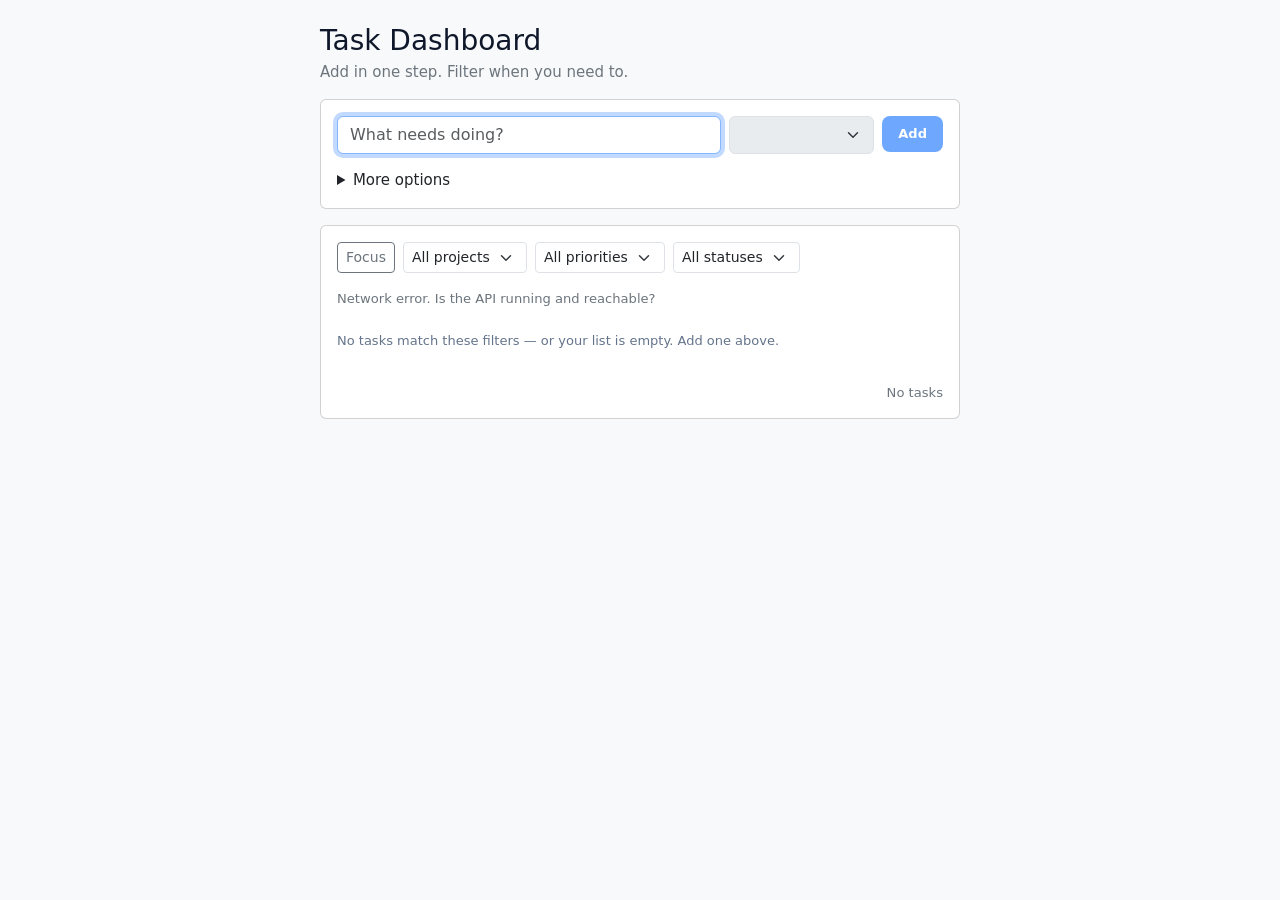
==== mis321group/frontend/index.html @ 64f2d478 "initial design" ====
<!doctype html>
<html lang="en">
<head>
  <meta charset="UTF-8" />
  <meta name="viewport" content="width=device-width, initial-scale=1.0" />
  <title>Task Dashboard</title>
  <link rel="stylesheet" href="https://cdn.jsdelivr.net/npm/bootstrap@5.3.0/dist/css/bootstrap.min.css" />
  <link rel="stylesheet" href="./styles.css" />
</head>
<body class="bg-light">
  <div id="app"></div>
  <script src="https://cdn.jsdelivr.net/npm/bootstrap@5.3.0/dist/js/bootstrap.bundle.min.js"></script>
  <script src="./config.js"></script>
  <script src="./app.js"></script>
</body>
</html>
---- mis321group/frontend/styles.css ----
/* Lightweight layout: spacing scale + clear type */
:root {
  --font-sans: system-ui, -apple-system, "Segoe UI", Roboto, sans-serif;
  --text-xs: 0.75rem;
  --text-sm: 0.8125rem;
  --text-base: 0.9375rem;
  --text-lg: 1.125rem;
  --space-1: 0.25rem;
  --space-2: 0.5rem;
  --space-3: 0.75rem;
  --space-4: 1rem;
  --space-5: 1.25rem;
  --space-6: 1.5rem;
  --radius: 10px;
  --radius-sm: 8px;
  --border: #e2e8f0;
  --muted: #64748b;
  --fg: #0f172a;
  --bg: #f1f5f9;
  --surface: #fff;
  --accent: #2563eb;
  --accent-muted: #dbeafe;
}

*,
*::before,
*::after {
  box-sizing: border-box;
}

body {
  margin: 0;
  font-family: var(--font-sans);
  font-size: var(--text-base);
  line-height: 1.45;
  background: var(--bg);
  color: var(--fg);
}

.container {
  max-width: 42rem;
  margin: 0 auto;
  padding: var(--space-6) var(--space-4) var(--space-6);
}

.page-head {
  margin-bottom: var(--space-5);
}

.page-head h1 {
  margin: 0;
  font-size: var(--text-lg);
  font-weight: 700;
  letter-spacing: -0.02em;
}

.lede {
  margin: var(--space-2) 0 0;
  font-size: var(--text-sm);
  color: var(--muted);
}

.visually-hidden {
  position: absolute;
  width: 1px;
  height: 1px;
  padding: 0;
  margin: -1px;
  overflow: hidden;
  clip: rect(0, 0, 0, 0);
  white-space: nowrap;
  border: 0;
}

/* Quick add */
.quick-add {
  background: var(--surface);
  border: 1px solid var(--border);
  border-radius: var(--radius);
  padding: var(--space-3) var(--space-4);
  margin-bottom: var(--space-4);
}

.quick-add-row {
  display: flex;
  flex-wrap: wrap;
  gap: var(--space-2);
  align-items: stretch;
}

.quick-add-row input[type="text"] {
  flex: 1 1 12rem;
  min-width: 0;
}

.quick-add-row select {
  flex: 0 1 9rem;
  min-width: 7rem;
}

.quick-add-row .btn-primary {
  flex: 0 0 auto;
}

.quick-more {
  margin-top: var(--space-3);
  font-size: var(--text-sm);
  color: var(--muted);
}

.quick-more summary {
  cursor: pointer;
  user-select: none;
  padding: var(--space-1) 0;
}

.quick-more-grid {
  display: grid;
  grid-template-columns: repeat(auto-fill, minmax(7.5rem, 1fr));
  gap: var(--space-3);
  margin-top: var(--space-3);
  padding-top: var(--space-3);
  border-top: 1px solid var(--border);
}

.field-span {
  grid-column: 1 / -1;
}

.field-compact {
  display: flex;
  flex-direction: column;
  gap: var(--space-1);
  font-size: var(--text-xs);
  color: var(--muted);
  font-weight: 500;
}

input,
select,
textarea {
  font: inherit;
  color: var(--fg);
  border: 1px solid var(--border);
  border-radius: var(--radius-sm);
  background: var(--surface);
  padding: var(--space-2) var(--space-3);
}

input:focus,
select:focus,
textarea:focus {
  outline: 2px solid var(--accent-muted);
  outline-offset: 1px;
}

/* Main panel */
.panel {
  background: var(--surface);
  border: 1px solid var(--border);
  border-radius: var(--radius);
  padding: var(--space-4);
}

.toolbar {
  display: flex;
  flex-wrap: wrap;
  align-items: center;
  gap: var(--space-3);
  margin-bottom: var(--space-4);
}

.pill {
  font-size: var(--text-sm);
  font-weight: 600;
  padding: var(--space-2) var(--space-3);
  border-radius: 999px;
  border: 1px solid var(--border);
  background: var(--bg);
  color: var(--fg);
  cursor: pointer;
}

.pill[aria-pressed="true"] {
  background: var(--accent-muted);
  border-color: #93c5fd;
  color: #1e40af;
}

.filters-inline {
  display: flex;
  flex-wrap: wrap;
  gap: var(--space-2);
  flex: 1;
  justify-content: flex-end;
}

.filters-inline select {
  font-size: var(--text-sm);
  padding: var(--space-2) var(--space-2);
  max-width: 10rem;
}

.next-strip {
  margin-bottom: var(--space-3);
  padding: var(--space-3) var(--space-4);
  background: var(--accent-muted);
  border-radius: var(--radius-sm);
  border: 1px solid #bfdbfe;
  font-size: var(--text-sm);
}

.next-strip[hidden] {
  display: none !important;
}

.next-strip .next-label {
  font-size: var(--text-xs);
  font-weight: 600;
  text-transform: uppercase;
  letter-spacing: 0.04em;
  color: #1e40af;
  margin-bottom: var(--space-1);
}

.next-strip .next-title {
  font-weight: 600;
  margin-bottom: var(--space-2);
}

.toast {
  min-height: 1.25rem;
  margin-bottom: var(--space-3);
  font-size: var(--text-sm);
  color: var(--muted);
  transition: opacity 0.2s ease, color 0.15s ease;
}

.toast.is-busy {
  opacity: 0.85;
}

.toast.toast-error {
  color: #b91c1c;
  font-weight: 600;
}

.toast.toast-success {
  color: #15803d;
}

.panel.is-loading {
  pointer-events: none;
  opacity: 0.72;
}

.quick-add.is-locked {
  pointer-events: none;
  opacity: 0.72;
}

/* Initial load: block interaction until data is ready */
body.app-loading .quick-add,
body.app-loading #mainPanel {
  pointer-events: none;
  opacity: 0.72;
}

body.app-loading #focusModeBtn {
  pointer-events: none;
  opacity: 0.65;
}

.task-list {
  display: flex;
  flex-direction: column;
  gap: var(--space-2);
}

@media (prefers-reduced-motion: reduce) {
  .toast,
  .task-item {
    transition: none !important;
  }
}

.task-list.is-refreshing .task-item {
  opacity: 0.88;
  transform: translateY(2px);
}

.task-item {
  border: 1px solid var(--border);
  border-radius: var(--radius-sm);
  padding: var(--space-3) var(--space-4);
  background: var(--surface);
  transition: opacity 0.18s ease, transform 0.18s ease;
}

.task-title {
  font-size: var(--text-base);
  font-weight: 600;
  margin: 0;
}

.task-meta {
  margin-top: var(--space-2);
  display: flex;
  flex-wrap: wrap;
  gap: var(--space-2);
}

.chip {
  font-size: var(--text-xs);
  padding: var(--space-1) var(--space-2);
  border-radius: 999px;
  background: #f1f5f9;
  color: #475569;
}

.priority-high {
  background: #fee2e2;
  color: #991b1b;
}

.priority-medium {
  background: #fef9c3;
  color: #854d0e;
}

.priority-low {
  background: #e5e7eb;
  color: #374151;
}

.task-actions {
  margin-top: var(--space-3);
}

.btn-calendar {
  font-size: var(--text-xs);
  font-weight: 600;
  padding: var(--space-1) var(--space-2);
  border-radius: var(--radius-sm);
  border: 0;
  background: #0f766e;
  color: #fff;
  cursor: pointer;
}

.btn-primary {
  font-size: var(--text-sm);
  font-weight: 600;
  padding: var(--space-2) var(--space-4);
  border-radius: var(--radius-sm);
  border: 0;
  background: var(--accent);
  color: #fff;
  cursor: pointer;
}

.btn-primary:disabled {
  opacity: 0.6;
  cursor: not-allowed;
}

.meta-count {
  margin: var(--space-4) 0 0;
  font-size: var(--text-xs);
  color: var(--muted);
  text-align: right;
}

.empty-hint {
  margin: 0;
  font-size: var(--text-sm);
  color: var(--muted);
  padding: var(--space-4) 0;
}
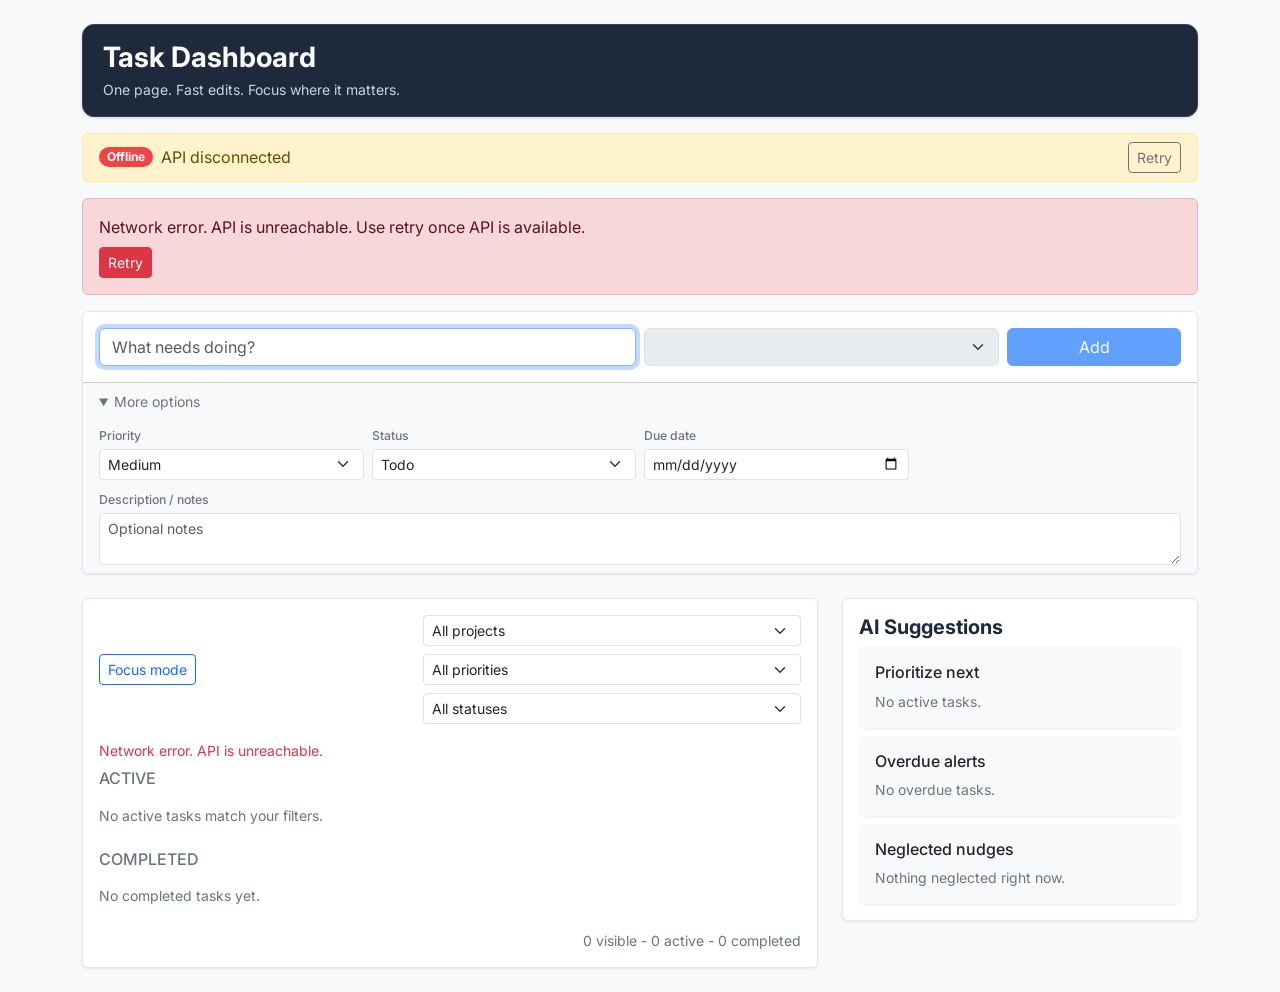
==== commit a99bdd1b: "initial design #2" ====
--- a/mis321group/frontend/index.html
+++ b/mis321group/frontend/index.html
@@ -5,6 +5,166 @@
   <meta name="viewport" content="width=device-width, initial-scale=1.0" />
   <title>Task Dashboard</title>
   <link rel="stylesheet" href="https://cdn.jsdelivr.net/npm/bootstrap@5.3.0/dist/css/bootstrap.min.css" />
+  <link rel="preconnect" href="https://fonts.googleapis.com" />
+  <link rel="preconnect" href="https://fonts.gstatic.com" crossorigin />
+  <link href="https://fonts.googleapis.com/css2?family=Inter:wght@400;500;600;700&display=swap" rel="stylesheet" />
+  <style>
+    :root {
+      --color-primary: #4f7fb8;
+      --color-accent: #3b82f6;
+      --color-urgent: #ef4444;
+      --color-high: #f59e0b;
+      --color-medium: #3b82f6;
+      --color-low: #6b7280;
+      --color-done: #10b981;
+      --color-bg: #0f172a;
+      --color-header: #1e293b;
+      --color-card: #ffffff;
+      --color-border: #e2e8f0;
+      --color-text-primary: #1e293b;
+      --color-text-secondary: #64748b;
+    }
+
+    body {
+      font-family: "Inter", sans-serif;
+      background: var(--color-bg) !important;
+      color: var(--color-text-primary);
+    }
+
+    .card {
+      background: var(--color-card);
+      border-color: var(--color-border);
+      box-shadow: 0 1px 3px rgba(0, 0, 0, 0.08) !important;
+    }
+
+    .task-card .card-body {
+      padding: 1.25rem;
+    }
+
+    .active-task-card {
+      border-left: 4px solid var(--color-primary);
+    }
+
+    .btn-primary {
+      background-color: var(--color-primary);
+      border-color: var(--color-primary);
+    }
+
+    .btn-primary:hover,
+    .btn-primary:focus {
+      background-color: #3c679a;
+      border-color: #3c679a;
+    }
+
+    .dashboard-header {
+      background: var(--color-header);
+      border: 1px solid #334155;
+      border-radius: 0.75rem;
+      padding: 1rem 1.25rem;
+      box-shadow: 0 1px 3px rgba(0, 0, 0, 0.15);
+    }
+
+    .dashboard-title {
+      color: #f8fafc;
+      font-weight: 700;
+    }
+
+    .dashboard-subtitle {
+      color: #cbd5e1;
+      font-weight: 400;
+    }
+
+    .task-title {
+      font-weight: 600;
+      color: var(--color-text-primary);
+    }
+
+    .task-meta {
+      font-weight: 400;
+      color: var(--color-text-secondary);
+    }
+
+    .form-label {
+      font-weight: 500;
+      color: var(--color-text-secondary);
+    }
+
+    .project-badge,
+    .due-badge {
+      background: #f1f5f9;
+      color: var(--color-text-secondary);
+    }
+
+    .priority-badge {
+      color: #fff;
+      font-weight: 500;
+    }
+
+    .priority-urgent {
+      background: var(--color-urgent);
+    }
+
+    .priority-high {
+      background: var(--color-high);
+      color: #111827;
+    }
+
+    .priority-medium {
+      background: var(--color-medium);
+    }
+
+    .priority-low {
+      background: var(--color-low);
+    }
+
+    .status-badge {
+      font-weight: 500;
+    }
+
+    .status-done {
+      background: var(--color-done);
+      color: #fff;
+    }
+
+    .status-in-progress {
+      background: var(--color-accent);
+      color: #fff;
+    }
+
+    .status-todo {
+      background: #e2e8f0;
+      color: var(--color-text-primary);
+    }
+
+    .completed-label {
+      color: var(--color-done) !important;
+      font-weight: 500;
+    }
+
+    .api-badge-online {
+      background: var(--color-accent) !important;
+    }
+
+    .api-badge-offline {
+      background: var(--color-urgent) !important;
+    }
+
+    .ai-panel-title {
+      color: var(--color-text-primary);
+      font-weight: 700;
+    }
+
+    .ai-suggestion-item {
+      border-radius: 0.5rem;
+      cursor: pointer;
+      transition: background-color 0.18s ease-in-out;
+    }
+
+    .ai-suggestion-item:hover,
+    .ai-suggestion-item:focus-visible {
+      background: #f1f5f9 !important;
+    }
+  </style>
   <link rel="stylesheet" href="./styles.css" />
 </head>
 <body class="bg-light">
